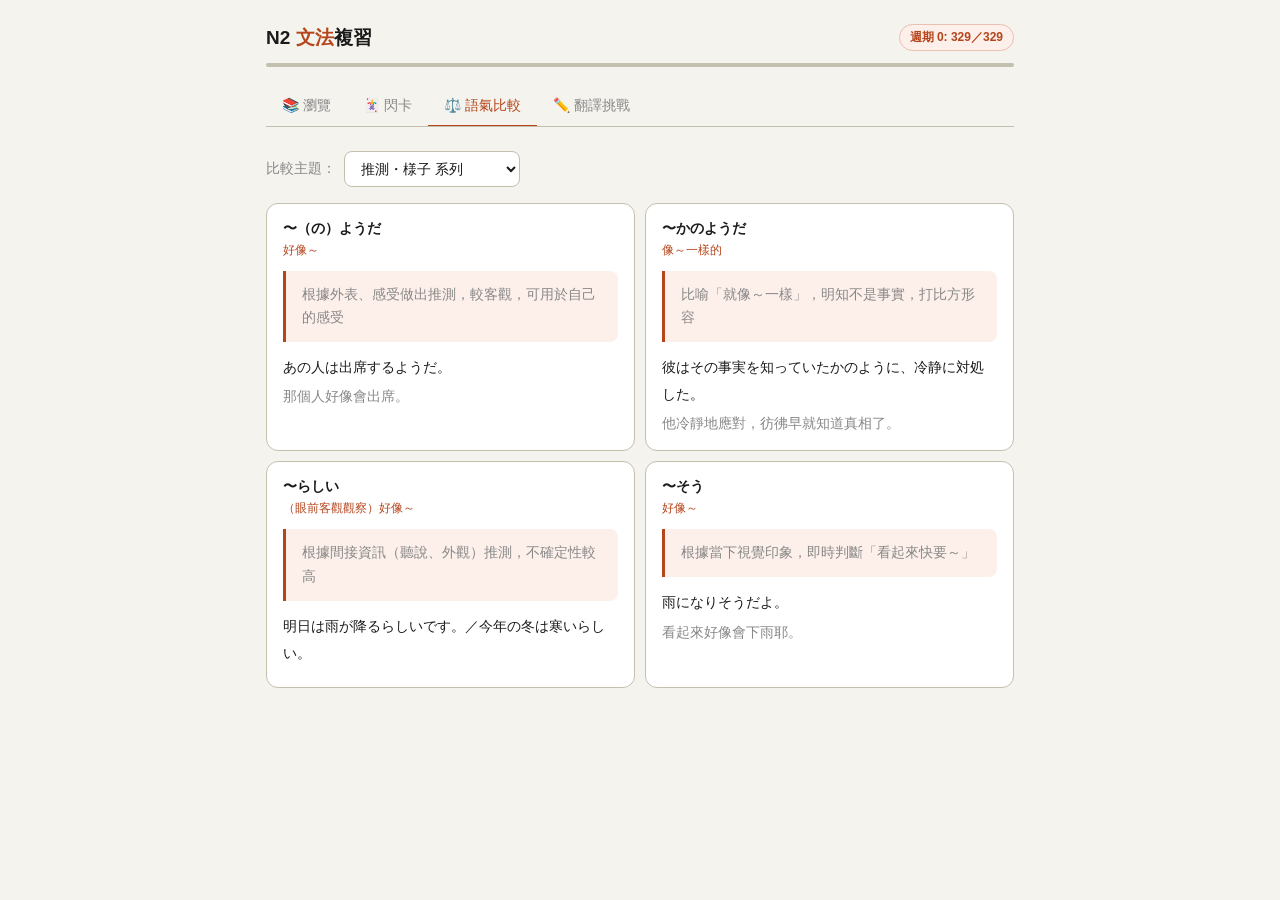
==== docs/compare.html @ 13b5da2e "chore: move public to docs for ghpages" ====
<!doctype html>
<html lang="zh-TW">
  <head>
    <meta charset="UTF-8" />
    <meta name="viewport" content="width=device-width, initial-scale=1.0" />
    <title>JLPT N2 文法複習 - 語氣比較</title>
    <link rel="stylesheet" href="styles.css" />
  </head>
  <body>
    <div id="app"></div>
    <script src="../src/grammar-data.js"></script>
    <script src="../src/compare-pairs.js"></script>
    <script src="../src/shared-state.js"></script>
    <script src="../src/header-nav.js"></script>
    <script>
      let cycles = MemoryState.load();
      let cmpIdx = 0;

      initHeaderNav("compare");
      updateProgress();

      function renderCompare() {
        const tabContent = document.getElementById("tab-content");
        tabContent.innerHTML = `
        <div
          style="
            margin-bottom: 1rem;
            display: flex;
            align-items: center;
            gap: var(--space-md);
            flex-wrap: wrap;
          "
        >
          <span style="font-size: var(--font-sm); color: var(--color-text-secondary); font-weight: 500"
            >比較主題：</span
          >
          <select
            class="select-input"
            id="cmp-sel"
            onchange="
              cmpIdx = parseInt(this.value);
              renderCompareDetail();
            "
          ></select>
        </div>
        <div id="cmp-detail"></div>
      `;
        const sel = document.getElementById("cmp-sel");
        sel.innerHTML = COMPARE_PAIRS.map(
          (p, i) =>
            `<option value="${i}" ${i === cmpIdx ? "selected" : ""}>${p.label}</option>`,
        ).join("");
        renderCompareDetail();
      }

      function renderCompareDetail() {
        const pair = COMPARE_PAIRS[cmpIdx];
        const el = document.getElementById("cmp-detail");
        el.innerHTML = `
    <div class="grid2">
      ${pair.items
        .map((item) => {
          const g = GRAMMAR_DB.find((x) => x.grammar === item.grammar) || {};
          return `<div class="compare-card">
          <div style="font-size:var(--font-sm);font-weight:700;color:var(--color-text-primary);margin-bottom:var(--space-sm)">${esc(item.grammar)}</div>
          <div style="font-size:var(--font-xs);color:var(--color-primary-500);margin-bottom:.5rem">${esc(g.meaning || "")}</div>
          <div class="nuance-box">${esc(item.nuance)}</div>
          ${g.example_jp ? `<div style="margin-top:.75rem"><div class="example-jp" style="font-size:var(--font-sm)">${esc(g.example_jp)}</div>${g.example_zh ? `<div class="example-zh">${esc(g.example_zh)}</div>` : ""}</div>` : ""}
        </div>`;
        })
        .join("")}
    </div>
  `;
      }

      function esc(s) {
        return String(s || "")
          .replace(/&/g, "&amp;")
          .replace(/</g, "&lt;")
          .replace(/>/g, "&gt;")
          .replace(/"/g, "&quot;");
      }

      updateProgress();
      renderCompare();
    </script>
  </body>
</html>
---- docs/styles.css ----
/* Font Size Tokens (TailwindCSS aligned) */
:root {
  /* Font Sizes */
  --font-xs: 12px;
  --font-sm: 14px;
  --font-base: 16px;
  --font-lg: 18px;
  --font-xl: 20px;
  --font-3xl: 30px;

  /* Spacing Tokens */
  --space-sm: 4px;
  --space-md: 8px;
  --space-xl: 16px;
  --space-2xl: 24px;

  /* Colors - Neutral */
  --color-neutral-50: #faf8f4;
  --color-neutral-100: #f5f3ee;
  --color-neutral-200: #eee8de;
  --color-neutral-300: #e8e2d6;
  --color-neutral-400: #ddd8cc;
  --color-neutral-500: #c5bfb0;
  --color-neutral-600: #999;
  --color-neutral-700: #888;
  --color-neutral-800: #555;
  --color-neutral-900: #1a1a1a;

  /* Colors - Primary (Rust/Brown) */
  --color-primary-50: #fdf8f3;
  --color-primary-100: #fdf0eb;
  --color-primary-200: #f5d4c3;
  --color-primary-300: #e8bfb0;
  --color-primary-500: #b5451b;
  --color-primary-600: #9e3a17;

  /* Colors - Success (Green) */
  --color-success-50: #e8f5e9;
  --color-success-200: #c8e6c9;
  --color-success-500: #4caf50;
  --color-success-600: #2e7d32;
  --color-success-700: #1b5e20;

  /* Colors - Error (Red) */
  --color-error-50: #ffebee;
  --color-error-500: #ef5350;
  --color-error-700: #b71c1c;

  /* Colors - Base */
  --color-white: #fff;
  --color-black: #000;

  /* Special colors */
  --color-border: var(--color-neutral-500);
  --color-border-light: var(--color-neutral-200);
  --color-bg-primary: var(--color-white);
  --color-bg-secondary: var(--color-neutral-100);
  --color-text-primary: var(--color-neutral-900);
  --color-text-secondary: var(--color-neutral-700);
  --color-text-muted: var(--color-neutral-600);
}

* {
  box-sizing: border-box;
  margin: 0;
  padding: 0;
}
body {
  font-family: "Noto Sans TC", "Helvetica Neue", Arial, sans-serif;
  background: var(--color-neutral-100);
  color: var(--color-text-primary);
  min-height: 100vh;
}
#app {
  max-width: 780px;
  margin: 0 auto;
  padding: 1.5rem 1rem 4rem;
}
.header {
  display: flex;
  align-items: center;
  justify-content: space-between;
  margin-bottom: 0.75rem;
}
.logo {
  font-size: 19px;
  font-weight: 700;
  color: var(--color-text-primary);
}
.logo span {
  color: var(--color-primary-500);
}
.badge {
  font-size: var(--font-xs);
  background: var(--color-primary-100);
  color: var(--color-primary-500);
  padding: 4px 10px;
  border-radius: 20px;
  border: 1px solid var(--color-primary-300);
  font-weight: 600;
}
.progress-bar {
  height: 4px;
  background: var(--color-neutral-500);
  border-radius: 2px;
  overflow: hidden;
  margin-bottom: 1.25rem;
}
.progress-fill {
  height: 100%;
  background: var(--color-primary-500);
  border-radius: 2px;
  transition: width 0.4s;
}
.tabs {
  display: flex;
  border-bottom: 1.5px solid var(--color-neutral-500);
  margin-bottom: 1.5rem;
  overflow-x: auto;
  gap: 0;
}
.tab {
  padding: 10px 16px;
  font-size: var(--font-sm);
  cursor: pointer;
  border: none;
  background: none;
  color: var(--color-text-secondary);
  border-bottom: 2.5px solid transparent;
  margin-bottom: -1.5px;
  transition: all 0.15s;
  white-space: nowrap;
  font-weight: 500;
  font-family: inherit;
  text-decoration: none;
}
.tab.active {
  color: var(--color-primary-500);
  border-bottom-color: var(--color-primary-500);
}
.tab:hover:not(.active) {
  color: var(--color-neutral-800);
}
.card {
  background: var(--color-bg-primary);
  border: 1px solid var(--color-border);
  border-radius: 12px;
  padding: 1.25rem;
}
.card + .card {
  margin-top: 1rem;
}
.section-label {
  font-size: var(--font-xs);
  text-transform: uppercase;
  color: var(--color-text-muted);
  margin-bottom: 0.5rem;
  font-weight: 600;
}
.grammar-title {
  font-size: var(--font-2xl);
  font-weight: 700;
  color: var(--color-text-primary);
  margin-bottom: 0.4rem;
}
.meaning {
  font-size: var(--font-base);
  color: var(--color-primary-500);
  font-weight: 600;
  margin-bottom: 0.75rem;
}
.example-jp {
  font-size: 15px;
  color: var(--color-text-primary);
  line-height: 1.9;
  margin-bottom: 0.3rem;
}
.example-zh {
  font-size: var(--font-sm);
  color: var(--color-text-secondary);
  line-height: 1.6;
}
.tags {
  display: flex;
  gap: 5px;
  flex-wrap: wrap;
  margin-top: 0.75rem;
}
.tag {
  font-size: var(--font-xs);
  padding: 3px 9px;
  border-radius: 12px;
  background: var(--color-neutral-50);
  color: var(--color-text-secondary);
  border: 1px solid var(--color-border);
}
button {
  cursor: pointer;
  font-family: inherit;
}
.btn {
  padding: 8px 16px;
  border-radius: 8px;
  border: 1px solid var(--color-border);
  background: none;
  font-size: var(--font-sm);
  color: var(--color-text-secondary);
  transition: all 0.15s;
}
.btn:hover {
  background: var(--color-neutral-50);
  color: var(--color-text-primary);
}
.btn-primary {
  background: var(--color-primary-500);
  color: var(--color-white);
  border-color: var(--color-primary-500);
}
.btn-primary:hover {
  background: var(--color-primary-600);
  color: var(--color-white);
}
.btn-sm {
  padding: 5px 12px;
  font-size: var(--font-xs);
}
.btn-ghost {
  border-color: transparent;
  color: var(--color-primary-500);
  padding-left: 0;
}
.btn-ghost:hover {
  background: none;
  text-decoration: underline;
}
.search-wrap {
  position: relative;
  margin-bottom: 0.75rem;
}
.search-box {
  width: 100%;
  padding: 10px 36px 10px 14px;
  border-radius: 8px;
  border: 1px solid var(--color-border);
  background: var(--color-bg-primary);
  color: var(--color-text-primary);
  font-size: var(--font-sm);
  outline: none;
  font-family: inherit;
}
.search-box:focus {
  border-color: var(--color-primary-500);
}
.search-clear {
  position: absolute;
  right: 10px;
  top: 50%;
  transform: translateY(-50%);
  background: none;
  border: none;
  color: var(--color-neutral-500);
  font-size: var(--font-base);
  cursor: pointer;
  padding: 2px 6px;
}
.filter-row {
  display: flex;
  gap: 8px;
  align-items: center;
  margin-bottom: 1rem;
  flex-wrap: wrap;
}
.filter-count {
  font-size: var(--font-xs);
  color: var(--color-text-secondary);
}
.select-sm {
  padding: 5px 10px;
  border-radius: 8px;
  border: 1px solid var(--color-border);
  background: var(--color-bg-primary);
  color: var(--color-text-secondary);
  font-size: var(--font-xs);
  outline: none;
  font-family: inherit;
}
.grammar-list {
  display: flex;
  flex-direction: column;
}
.grammar-item {
  padding: 0.8rem 1rem;
  border-bottom: 1px solid var(--color-border-light);
  cursor: pointer;
  transition: background 0.1s;
  display: flex;
  align-items: center;
  justify-content: space-between;
  gap: 0.5rem;
}
.grammar-item:last-child {
  border-bottom: none;
}
.grammar-item:hover {
  background: var(--color-primary-50);
}
.grammar-item-name {
  font-size: var(--font-sm);
  font-weight: 700;
  color: var(--color-text-primary);
}
.grammar-item-meaning {
  font-size: var(--font-xs);
  color: var(--color-text-secondary);
  margin-top: 2px;
}
.mem-badge {
  font-size: 10px;
  padding: 2px 7px;
  border-radius: 10px;
  background: linear-gradient(135deg, var(--color-success-50) 0%, var(--color-success-200) 100%);
  color: var(--color-success-600);
  border: 1px solid var(--color-success-200);
  font-weight: 600;
  white-space: nowrap;
  flex-shrink: 0;
}
.supplement {
  margin-top: 0.75rem;
  font-size: var(--font-sm);
  color: var(--color-text-secondary);
  padding: 0.75rem 1rem;
  background: var(--color-neutral-50);
  border-radius: 8px;
  border-left: 3px solid var(--color-border);
  line-height: 1.7;
  white-space: pre-wrap;
}
/* flashcard */
.fc-card {
  background: var(--color-bg-primary);
  border: 1px solid var(--color-border);
  border-radius: 12px;
  padding: 2rem;
  margin-bottom: 1rem;
  display: flex;
  flex-direction: column;
  align-items: center;
  text-align: center;
}
.fc-body {
  width: 100%;
  margin-top: 1.25rem;
  position: relative;
}
.fc-answer {
  visibility: hidden;
  opacity: 0;
  pointer-events: none;
  transition: opacity 0.2s ease;
  text-align: left;
}
.fc-answer.open {
  visibility: visible;
  opacity: 1;
  pointer-events: auto;
}
.fc-btn-wrap {
  position: absolute;
  top: 0;
  left: 0;
  right: 0;
  display: flex;
  justify-content: center;
  transition: opacity 0.2s ease;
}
.fc-btn-wrap.hidden {
  opacity: 0;
  pointer-events: none;
}
.fc-divider {
  width: 100%;
  border: none;
  border-top: 1px solid var(--color-border-light);
  margin: 0 0 1.25rem 0;
}
/* grid */
.grid2 {
  display: grid;
  grid-template-columns: 1fr 1fr;
  gap: 10px;
  margin-bottom: 1rem;
}
@media (max-width: 500px) {
  .grid2 {
    grid-template-columns: 1fr;
  }
}
.stat {
  text-align: center;
  padding: 1rem 0.5rem;
  background: var(--color-bg-primary);
  border: 1px solid var(--color-border);
  border-radius: 10px;
}
.stat-num {
  font-size: var(--font-2xl);
  font-weight: 700;
  color: var(--color-text-primary);
}
.stat-label {
  font-size: var(--font-xs);
  color: var(--color-text-secondary);
  margin-top: 3px;
}
/* compare */
.compare-card {
  padding: 1rem;
  border-radius: 12px;
  border: 1px solid var(--color-border);
  background: var(--color-bg-primary);
}
.nuance-box {
  background: var(--color-primary-100);
  border-left: 3px solid var(--color-primary-500);
  padding: 0.75rem 1rem;
  border-radius: 0 8px 8px 0;
  font-size: var(--font-sm);
  color: var(--color-text-secondary);
  line-height: 1.7;
  margin-top: 0.75rem;
}
.select-input {
  padding: 8px 12px;
  border-radius: 8px;
  border: 1px solid var(--color-border);
  background: var(--color-bg-primary);
  color: var(--color-text-primary);
  font-size: var(--font-sm);
  outline: none;
  font-family: inherit;
  max-width: 100%;
}
/* quiz */
.quiz-option {
  display: block;
  width: 100%;
  padding: 12px 16px;
  border-radius: 8px;
  border: 1px solid var(--color-border);
  font-size: var(--font-sm);
  color: var(--color-text-secondary);
  margin-bottom: 8px;
  transition: all 0.15s;
  text-align: left;
  background: var(--color-bg-primary);
  font-family: inherit;
}
.quiz-option:hover:not(:disabled) {
  border-color: var(--color-primary-500);
  color: var(--color-text-primary);
  background: var(--color-primary-100);
}
.quiz-option.correct {
  background: var(--color-success-50);
  border-color: var(--color-success-500);
  color: var(--color-success-700);
  font-weight: 600;
}
.quiz-option.wrong {
  background: var(--color-error-50);
  border-color: var(--color-error-500);
  color: var(--color-error-700);
}
.quiz-option:disabled {
  cursor: default;
}
.result-box {
  background: var(--color-primary-100);
  border-left: 3px solid var(--color-primary-500);
  padding: 0.75rem 1rem;
  border-radius: 0 8px 8px 0;
  font-size: var(--font-sm);
  color: var(--color-text-secondary);
  line-height: 1.7;
  margin-top: 1rem;
}
/* pagination */
.pager {
  display: flex;
  gap: 6px;
  align-items: center;
  justify-content: center;
  margin-top: 1rem;
  flex-wrap: wrap;
}
.pager-btn {
  padding: 5px 10px;
  border-radius: 6px;
  border: 1px solid var(--color-border);
  background: none;
  font-size: var(--font-xs);
  color: var(--color-text-secondary);
  cursor: pointer;
  font-family: inherit;
}
.pager-btn:hover {
  background: var(--color-neutral-50);
}
.pager-btn.active {
  background: var(--color-primary-500);
  color: var(--color-white);
  border-color: var(--color-primary-500);
}
.pager-info {
  font-size: var(--font-xs);
  color: var(--color-text-secondary);
}
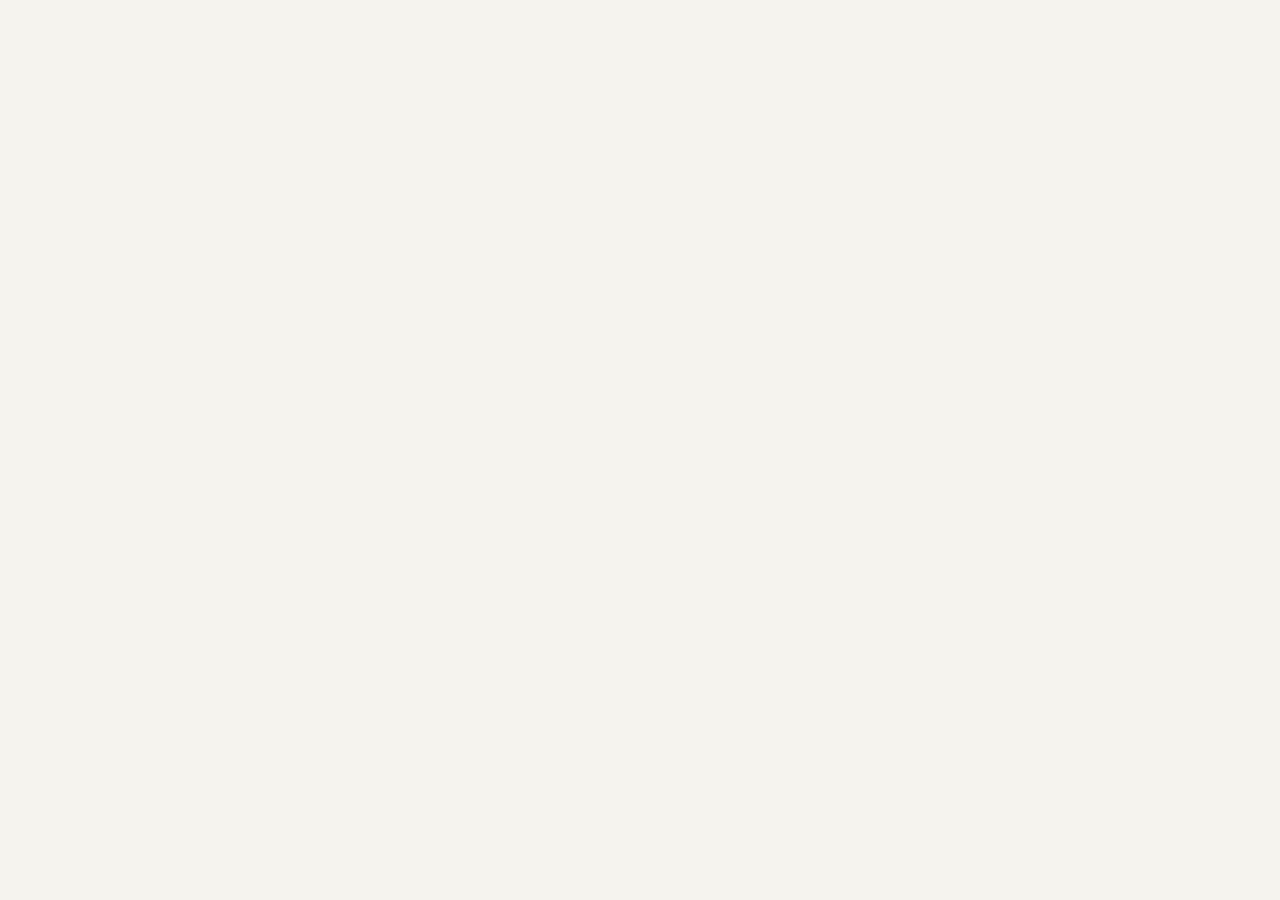
==== commit abd8ae26: "fix: fix incorrect route" ====
--- a/docs/compare.html
+++ b/docs/compare.html
@@ -8,10 +8,10 @@
   </head>
   <body>
     <div id="app"></div>
-    <script src="../src/grammar-data.js"></script>
-    <script src="../src/compare-pairs.js"></script>
-    <script src="../src/shared-state.js"></script>
-    <script src="../src/header-nav.js"></script>
+    <script src="/JLPT-grammar-reviewer/src/grammar-data.js"></script>
+    <script src="/JLPT-grammar-reviewer/src/compare-pairs.js"></script>
+    <script src="/JLPT-grammar-reviewer/src/shared-state.js"></script>
+    <script src="/JLPT-grammar-reviewer/src/header-nav.js"></script>
     <script>
       let cycles = MemoryState.load();
       let cmpIdx = 0;
@@ -65,7 +65,7 @@
           <div style="font-size:var(--font-sm);font-weight:700;color:var(--color-text-primary);margin-bottom:var(--space-sm)">${esc(item.grammar)}</div>
           <div style="font-size:var(--font-xs);color:var(--color-primary-500);margin-bottom:.5rem">${esc(g.meaning || "")}</div>
           <div class="nuance-box">${esc(item.nuance)}</div>
-          ${g.example_jp ? `<div style="margin-top:.75rem"><div class="example-jp" style="font-size:var(--font-sm)">${esc(g.example_jp)}</div>${g.example_zh ? `<div class="example-zh">${esc(g.example_zh)}</div>` : ""}</div>` : ""}
+          ${g.examples[0]?.jp ? `<div style="margin-top:.75rem"><div class="example-jp" style="font-size:var(--font-sm)">${esc(g.examples[0].jp)}</div>${g.examples[0]?.zh ? `<div class="example-zh">${esc(g.examples[0].zh)}</div>` : ""}</div>` : ""}
         </div>`;
         })
         .join("")}
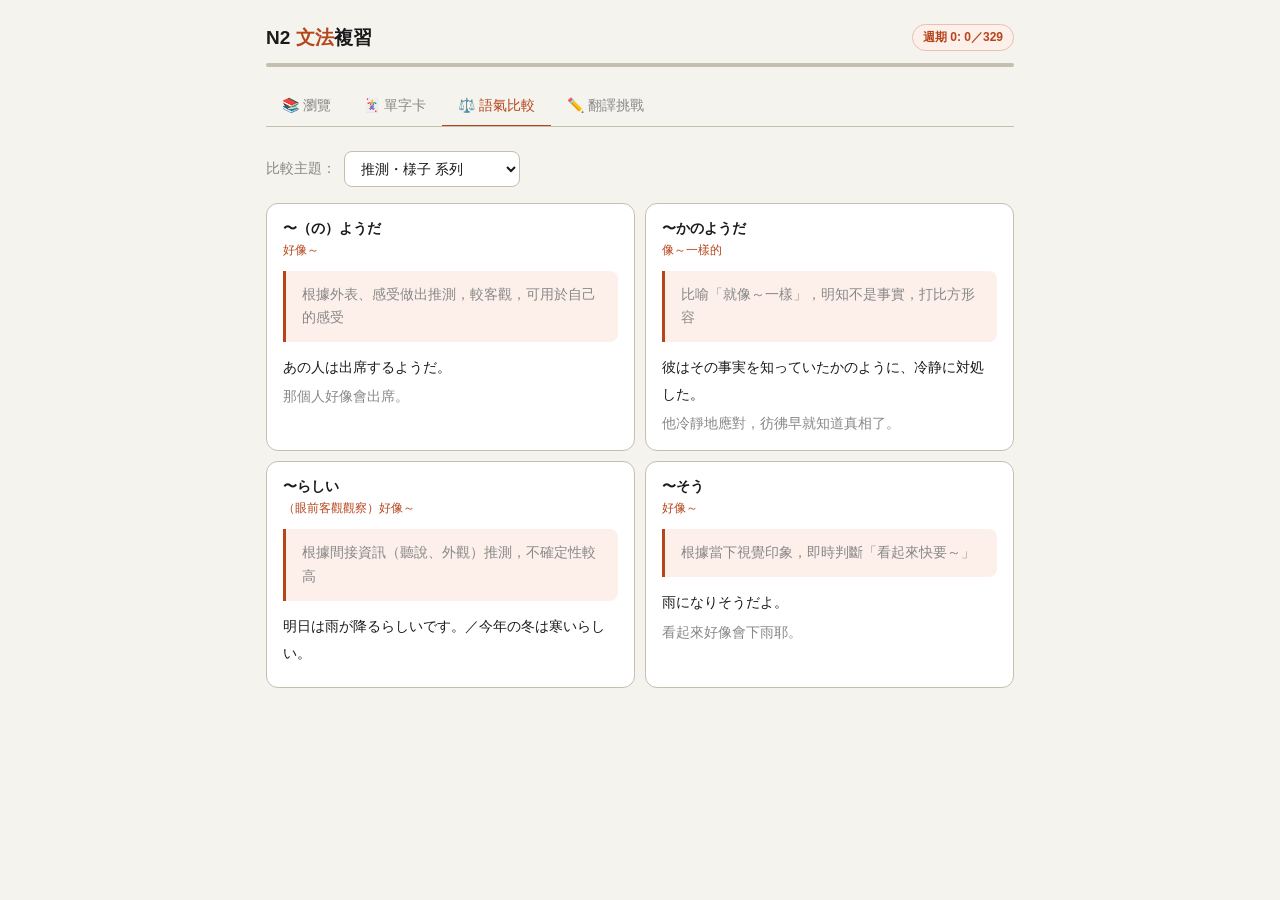
==== commit 3d514800: "chore: remove redundant src folder from root" ====
--- a/docs/compare.html
+++ b/docs/compare.html
@@ -8,10 +8,10 @@
   </head>
   <body>
     <div id="app"></div>
-    <script src="/JLPT-grammar-reviewer/src/grammar-data.js"></script>
-    <script src="/JLPT-grammar-reviewer/src/compare-pairs.js"></script>
-    <script src="/JLPT-grammar-reviewer/src/shared-state.js"></script>
-    <script src="/JLPT-grammar-reviewer/src/header-nav.js"></script>
+    <script src="./src/grammar-data.js"></script>
+    <script src="./src/compare-pairs.js"></script>
+    <script src="./src/shared-state.js"></script>
+    <script src="./src/header-nav.js"></script>
     <script>
       let cycles = MemoryState.load();
       let cmpIdx = 0;
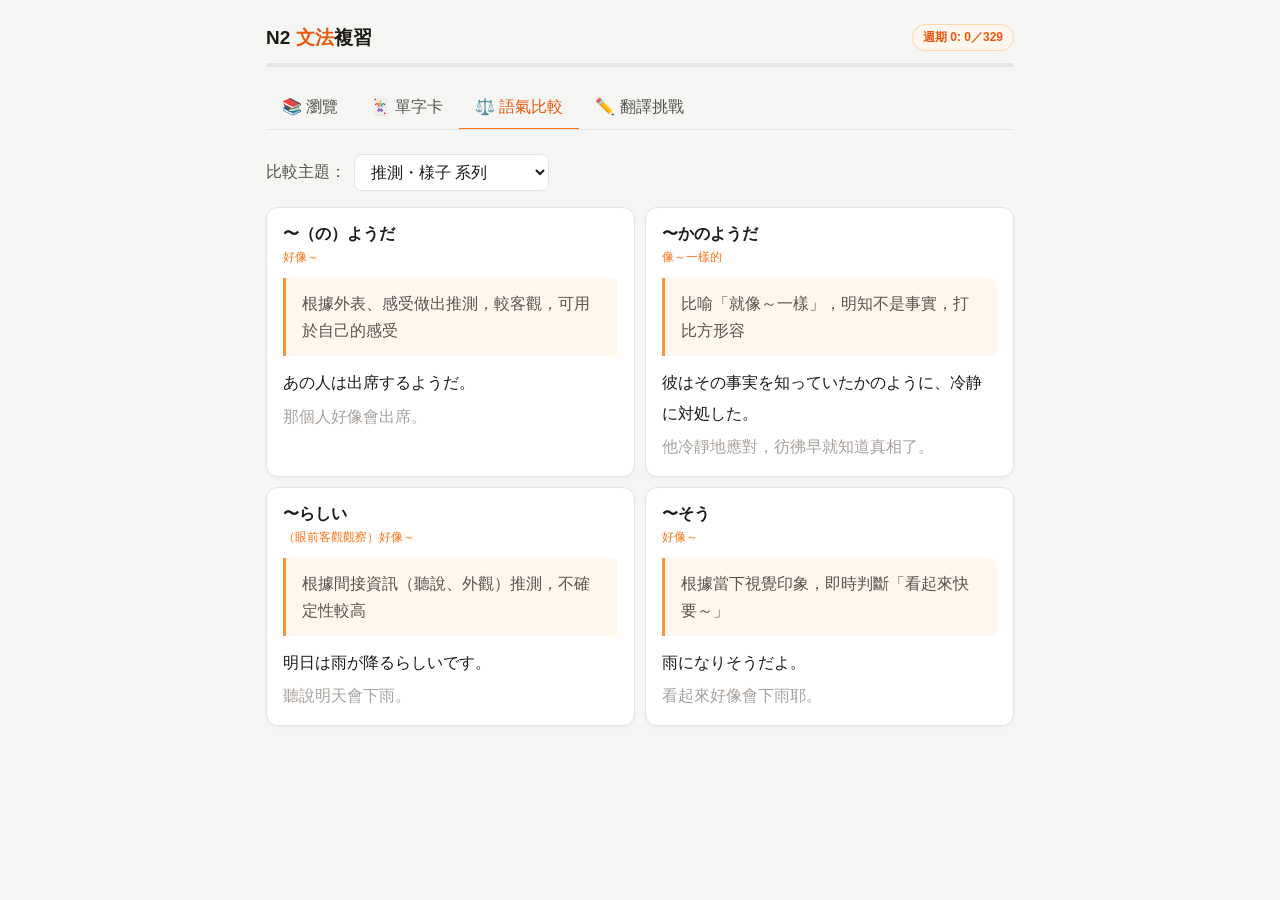
==== commit 6ca83fd8: "fix/fix-layout-issues" ====
--- a/docs/compare.html
+++ b/docs/compare.html
@@ -31,7 +31,7 @@
             flex-wrap: wrap;
           "
         >
-          <span style="font-size: var(--font-sm); color: var(--color-text-secondary); font-weight: 500"
+          <span style="font-size: var(--font-base); color: var(--color-text-secondary); font-weight: 500"
             >比較主題：</span
           >
           <select
@@ -62,10 +62,10 @@
         .map((item) => {
           const g = GRAMMAR_DB.find((x) => x.grammar === item.grammar) || {};
           return `<div class="compare-card">
-          <div style="font-size:var(--font-sm);font-weight:700;color:var(--color-text-primary);margin-bottom:var(--space-sm)">${esc(item.grammar)}</div>
+          <div style="font-size:var(--font-base);font-weight:700;color:var(--color-text-primary);margin-bottom:var(--space-sm)">${esc(item.grammar)}</div>
           <div style="font-size:var(--font-xs);color:var(--color-primary-500);margin-bottom:.5rem">${esc(g.meaning || "")}</div>
           <div class="nuance-box">${esc(item.nuance)}</div>
-          ${g.examples[0]?.jp ? `<div style="margin-top:.75rem"><div class="example-jp" style="font-size:var(--font-sm)">${esc(g.examples[0].jp)}</div>${g.examples[0]?.zh ? `<div class="example-zh">${esc(g.examples[0].zh)}</div>` : ""}</div>` : ""}
+          ${g.examples[0]?.jp ? `<div style="margin-top:.75rem"><div class="example-jp" style="font-size:var(--font-base)">${esc(g.examples[0].jp)}</div>${g.examples[0]?.zh ? `<div class="example-zh">${esc(g.examples[0].zh)}</div>` : ""}</div>` : ""}
         </div>`;
         })
         .join("")}
--- a/docs/styles.css
+++ b/docs/styles.css
@@ -2,9 +2,7 @@
 :root {
   /* Font Sizes */
   --font-xs: 12px;
-  --font-sm: 14px;
   --font-base: 16px;
-  --font-lg: 18px;
   --font-xl: 20px;
   --font-3xl: 30px;
 
@@ -14,50 +12,62 @@
   --space-xl: 16px;
   --space-2xl: 24px;
 
-  /* Colors - Neutral */
-  --color-neutral-50: #faf8f4;
-  --color-neutral-100: #f5f3ee;
-  --color-neutral-200: #eee8de;
-  --color-neutral-300: #e8e2d6;
-  --color-neutral-400: #ddd8cc;
-  --color-neutral-500: #c5bfb0;
-  --color-neutral-600: #999;
-  --color-neutral-700: #888;
-  --color-neutral-800: #555;
-  --color-neutral-900: #1a1a1a;
-
-  /* Colors - Primary (Rust/Brown) */
-  --color-primary-50: #fdf8f3;
-  --color-primary-100: #fdf0eb;
-  --color-primary-200: #f5d4c3;
-  --color-primary-300: #e8bfb0;
-  --color-primary-500: #b5451b;
-  --color-primary-600: #9e3a17;
-
-  /* Colors - Success (Green) */
-  --color-success-50: #e8f5e9;
-  --color-success-200: #c8e6c9;
-  --color-success-500: #4caf50;
-  --color-success-600: #2e7d32;
-  --color-success-700: #1b5e20;
-
-  /* Colors - Error (Red) */
-  --color-error-50: #ffebee;
-  --color-error-500: #ef5350;
-  --color-error-700: #b71c1c;
+  /* Colors - Neutral (Tailwind Stone) */
+  --color-neutral-50: #fafaf9;
+  --color-neutral-100: #f5f5f4;
+  --color-neutral-200: #e7e5e4;
+  --color-neutral-300: #d6d3d1;
+  --color-neutral-400: #a8a29e;
+  --color-neutral-500: #78716c;
+  --color-neutral-600: #57534e;
+  --color-neutral-700: #44403c;
+  --color-neutral-800: #292524;
+  --color-neutral-900: #1c1917;
+
+  /* Colors - Primary (Tailwind Orange) */
+  --color-primary-50: #fff7ed;
+  --color-primary-100: #ffedd5;
+  --color-primary-200: #fed7aa;
+  --color-primary-300: #fdba74;
+  --color-primary-400: #fb923c;
+  --color-primary-500: #f97316;
+  --color-primary-600: #ea580c;
+  --color-primary-700: #c2410c;
+
+  /* Colors - Secondary (Tailwind Teal) */
+  --color-secondary-50: #f0fdfa;
+  --color-secondary-100: #ccfbf1;
+  --color-secondary-200: #99f6e4;
+  --color-secondary-300: #5eead4;
+  --color-secondary-400: #2dd4bf;
+  --color-secondary-500: #14b8a6;
+  --color-secondary-600: #0d9488;
+  --color-secondary-700: #0f766e;
+
+  /* Colors - Success (Tailwind Green) */
+  --color-success-50: #f0fdf4;
+  --color-success-200: #bbf7d0;
+  --color-success-500: #22c55e;
+  --color-success-600: #16a34a;
+  --color-success-700: #15803d;
+
+  /* Colors - Error (Tailwind Red) */
+  --color-error-50: #fef2f2;
+  --color-error-500: #ef4444;
+  --color-error-700: #b91c1c;
 
   /* Colors - Base */
   --color-white: #fff;
   --color-black: #000;
 
   /* Special colors */
-  --color-border: var(--color-neutral-500);
-  --color-border-light: var(--color-neutral-200);
+  --color-border: var(--color-neutral-200);
+  --color-border-light: var(--color-neutral-100);
   --color-bg-primary: var(--color-white);
-  --color-bg-secondary: var(--color-neutral-100);
+  --color-bg-secondary: var(--color-neutral-50);
   --color-text-primary: var(--color-neutral-900);
-  --color-text-secondary: var(--color-neutral-700);
-  --color-text-muted: var(--color-neutral-600);
+  --color-text-secondary: var(--color-neutral-600);
+  --color-text-muted: var(--color-neutral-400);
 }
 
 * {
@@ -88,20 +98,20 @@
   color: var(--color-text-primary);
 }
 .logo span {
-  color: var(--color-primary-500);
+  color: var(--color-primary-600);
 }
 .badge {
   font-size: var(--font-xs);
-  background: var(--color-primary-100);
-  color: var(--color-primary-500);
+  background: var(--color-primary-50);
+  color: var(--color-primary-600);
   padding: 4px 10px;
   border-radius: 20px;
-  border: 1px solid var(--color-primary-300);
+  border: 1px solid var(--color-primary-200);
   font-weight: 600;
 }
 .progress-bar {
   height: 4px;
-  background: var(--color-neutral-500);
+  background: var(--color-neutral-200);
   border-radius: 2px;
   overflow: hidden;
   margin-bottom: 1.25rem;
@@ -114,20 +124,27 @@
 }
 .tabs {
   display: flex;
-  border-bottom: 1.5px solid var(--color-neutral-500);
+  border-bottom: 1px solid var(--color-border);
   margin-bottom: 1.5rem;
   overflow-x: auto;
+  overflow-y: hidden;
+  overscroll-behavior-x: contain;
+  -webkit-overflow-scrolling: touch;
   gap: 0;
+  scrollbar-width: none;
+}
+.tabs::-webkit-scrollbar {
+  display: none;
 }
 .tab {
   padding: 10px 16px;
-  font-size: var(--font-sm);
+  font-size: var(--font-base);
   cursor: pointer;
   border: none;
   background: none;
   color: var(--color-text-secondary);
-  border-bottom: 2.5px solid transparent;
-  margin-bottom: -1.5px;
+  border-bottom: 2px solid transparent;
+  margin-bottom: -1px;
   transition: all 0.15s;
   white-space: nowrap;
   font-weight: 500;
@@ -135,17 +152,18 @@
   text-decoration: none;
 }
 .tab.active {
-  color: var(--color-primary-500);
+  color: var(--color-primary-600);
   border-bottom-color: var(--color-primary-500);
 }
 .tab:hover:not(.active) {
-  color: var(--color-neutral-800);
+  color: var(--color-neutral-700);
 }
 .card {
   background: var(--color-bg-primary);
   border: 1px solid var(--color-border);
   border-radius: 12px;
   padding: 1.25rem;
+  box-shadow: 0 1px 3px rgba(0, 0, 0, 0.04);
 }
 .card + .card {
   margin-top: 1rem;
@@ -156,6 +174,7 @@
   color: var(--color-text-muted);
   margin-bottom: 0.5rem;
   font-weight: 600;
+  letter-spacing: 0.05em;
 }
 .grammar-title {
   font-size: var(--font-2xl);
@@ -165,7 +184,7 @@
 }
 .meaning {
   font-size: var(--font-base);
-  color: var(--color-primary-500);
+  color: var(--color-primary-700);
   font-weight: 600;
   margin-bottom: 0.75rem;
 }
@@ -176,8 +195,8 @@
   margin-bottom: 0.3rem;
 }
 .example-zh {
-  font-size: var(--font-sm);
-  color: var(--color-text-secondary);
+  font-size: var(--font-base);
+  color: var(--color-neutral-400);
   line-height: 1.6;
 }
 .tags {
@@ -190,9 +209,9 @@
   font-size: var(--font-xs);
   padding: 3px 9px;
   border-radius: 12px;
-  background: var(--color-neutral-50);
-  color: var(--color-text-secondary);
-  border: 1px solid var(--color-border);
+  background: var(--color-primary-50);
+  color: var(--color-primary-600);
+  border: 1px solid var(--color-primary-100);
 }
 button {
   cursor: pointer;
@@ -202,23 +221,36 @@
   padding: 8px 16px;
   border-radius: 8px;
   border: 1px solid var(--color-border);
-  background: none;
-  font-size: var(--font-sm);
+  background: var(--color-bg-primary);
+  font-size: var(--font-base);
   color: var(--color-text-secondary);
   transition: all 0.15s;
 }
 .btn:hover {
   background: var(--color-neutral-50);
   color: var(--color-text-primary);
+  border-color: var(--color-neutral-300);
 }
 .btn-primary {
-  background: var(--color-primary-500);
-  color: var(--color-white);
-  border-color: var(--color-primary-500);
-}
-.btn-primary:hover {
   background: var(--color-primary-600);
   color: var(--color-white);
+  border-color: var(--color-primary-600);
+}
+.btn-primary:hover {
+  background: var(--color-primary-700);
+  color: var(--color-white);
+  border-color: var(--color-primary-700);
+}
+.btn-secondary {
+  background: var(--color-secondary-500);
+  color: var(--color-white);
+  border-color: var(--color-secondary-500);
+  text-decoration: none;
+}
+.btn-secondary:hover {
+  background: var(--color-secondary-600);
+  color: var(--color-white);
+  border-color: var(--color-secondary-600);
 }
 .btn-sm {
   padding: 5px 12px;
@@ -226,7 +258,8 @@
 }
 .btn-ghost {
   border-color: transparent;
-  color: var(--color-primary-500);
+  background: none;
+  color: var(--color-primary-600);
   padding-left: 0;
 }
 .btn-ghost:hover {
@@ -244,12 +277,14 @@
   border: 1px solid var(--color-border);
   background: var(--color-bg-primary);
   color: var(--color-text-primary);
-  font-size: var(--font-sm);
+  font-size: var(--font-base);
   outline: none;
   font-family: inherit;
+  box-shadow: 0 1px 2px rgba(0, 0, 0, 0.04);
 }
 .search-box:focus {
-  border-color: var(--color-primary-500);
+  border-color: var(--color-primary-400);
+  box-shadow: 0 0 0 3px var(--color-primary-100);
 }
 .search-clear {
   position: absolute;
@@ -258,7 +293,7 @@
   transform: translateY(-50%);
   background: none;
   border: none;
-  color: var(--color-neutral-500);
+  color: var(--color-neutral-400);
   font-size: var(--font-base);
   cursor: pointer;
   padding: 2px 6px;
@@ -305,7 +340,7 @@
   background: var(--color-primary-50);
 }
 .grammar-item-name {
-  font-size: var(--font-sm);
+  font-size: var(--font-base);
   font-weight: 700;
   color: var(--color-text-primary);
 }
@@ -318,7 +353,11 @@
   font-size: 10px;
   padding: 2px 7px;
   border-radius: 10px;
-  background: linear-gradient(135deg, var(--color-success-50) 0%, var(--color-success-200) 100%);
+  background: linear-gradient(
+    135deg,
+    var(--color-success-50) 0%,
+    var(--color-success-200) 100%
+  );
   color: var(--color-success-600);
   border: 1px solid var(--color-success-200);
   font-weight: 600;
@@ -327,12 +366,11 @@
 }
 .supplement {
   margin-top: 0.75rem;
-  font-size: var(--font-sm);
-  color: var(--color-text-secondary);
+  font-size: var(--font-xs);
+  color: var(--color-primary-500);
   padding: 0.75rem 1rem;
-  background: var(--color-neutral-50);
+  background: var(--color-primary-50);
   border-radius: 8px;
-  border-left: 3px solid var(--color-border);
   line-height: 1.7;
   white-space: pre-wrap;
 }
@@ -347,6 +385,7 @@
   flex-direction: column;
   align-items: center;
   text-align: center;
+  box-shadow: 0 1px 3px rgba(0, 0, 0, 0.04);
 }
 .fc-body {
   width: 100%;
@@ -402,6 +441,7 @@
   background: var(--color-bg-primary);
   border: 1px solid var(--color-border);
   border-radius: 10px;
+  box-shadow: 0 1px 3px rgba(0, 0, 0, 0.04);
 }
 .stat-num {
   font-size: var(--font-2xl);
@@ -419,13 +459,14 @@
   border-radius: 12px;
   border: 1px solid var(--color-border);
   background: var(--color-bg-primary);
+  box-shadow: 0 1px 3px rgba(0, 0, 0, 0.04);
 }
 .nuance-box {
-  background: var(--color-primary-100);
-  border-left: 3px solid var(--color-primary-500);
+  background: var(--color-primary-50);
+  border-left: 3px solid var(--color-primary-400);
   padding: 0.75rem 1rem;
   border-radius: 0 8px 8px 0;
-  font-size: var(--font-sm);
+  font-size: var(--font-base);
   color: var(--color-text-secondary);
   line-height: 1.7;
   margin-top: 0.75rem;
@@ -436,7 +477,7 @@
   border: 1px solid var(--color-border);
   background: var(--color-bg-primary);
   color: var(--color-text-primary);
-  font-size: var(--font-sm);
+  font-size: var(--font-base);
   outline: none;
   font-family: inherit;
   max-width: 100%;
@@ -448,7 +489,7 @@
   padding: 12px 16px;
   border-radius: 8px;
   border: 1px solid var(--color-border);
-  font-size: var(--font-sm);
+  font-size: var(--font-base);
   color: var(--color-text-secondary);
   margin-bottom: 8px;
   transition: all 0.15s;
@@ -457,9 +498,9 @@
   font-family: inherit;
 }
 .quiz-option:hover:not(:disabled) {
-  border-color: var(--color-primary-500);
-  color: var(--color-text-primary);
-  background: var(--color-primary-100);
+  border-color: var(--color-primary-300);
+  color: var(--color-text-primary);
+  background: var(--color-primary-50);
 }
 .quiz-option.correct {
   background: var(--color-success-50);
@@ -476,11 +517,11 @@
   cursor: default;
 }
 .result-box {
-  background: var(--color-primary-100);
-  border-left: 3px solid var(--color-primary-500);
+  background: var(--color-primary-50);
+  border-left: 3px solid var(--color-primary-400);
   padding: 0.75rem 1rem;
   border-radius: 0 8px 8px 0;
-  font-size: var(--font-sm);
+  font-size: var(--font-base);
   color: var(--color-text-secondary);
   line-height: 1.7;
   margin-top: 1rem;
@@ -498,7 +539,7 @@
   padding: 5px 10px;
   border-radius: 6px;
   border: 1px solid var(--color-border);
-  background: none;
+  background: var(--color-bg-primary);
   font-size: var(--font-xs);
   color: var(--color-text-secondary);
   cursor: pointer;
@@ -506,11 +547,12 @@
 }
 .pager-btn:hover {
   background: var(--color-neutral-50);
+  border-color: var(--color-neutral-300);
 }
 .pager-btn.active {
-  background: var(--color-primary-500);
+  background: var(--color-primary-600);
   color: var(--color-white);
-  border-color: var(--color-primary-500);
+  border-color: var(--color-primary-600);
 }
 .pager-info {
   font-size: var(--font-xs);
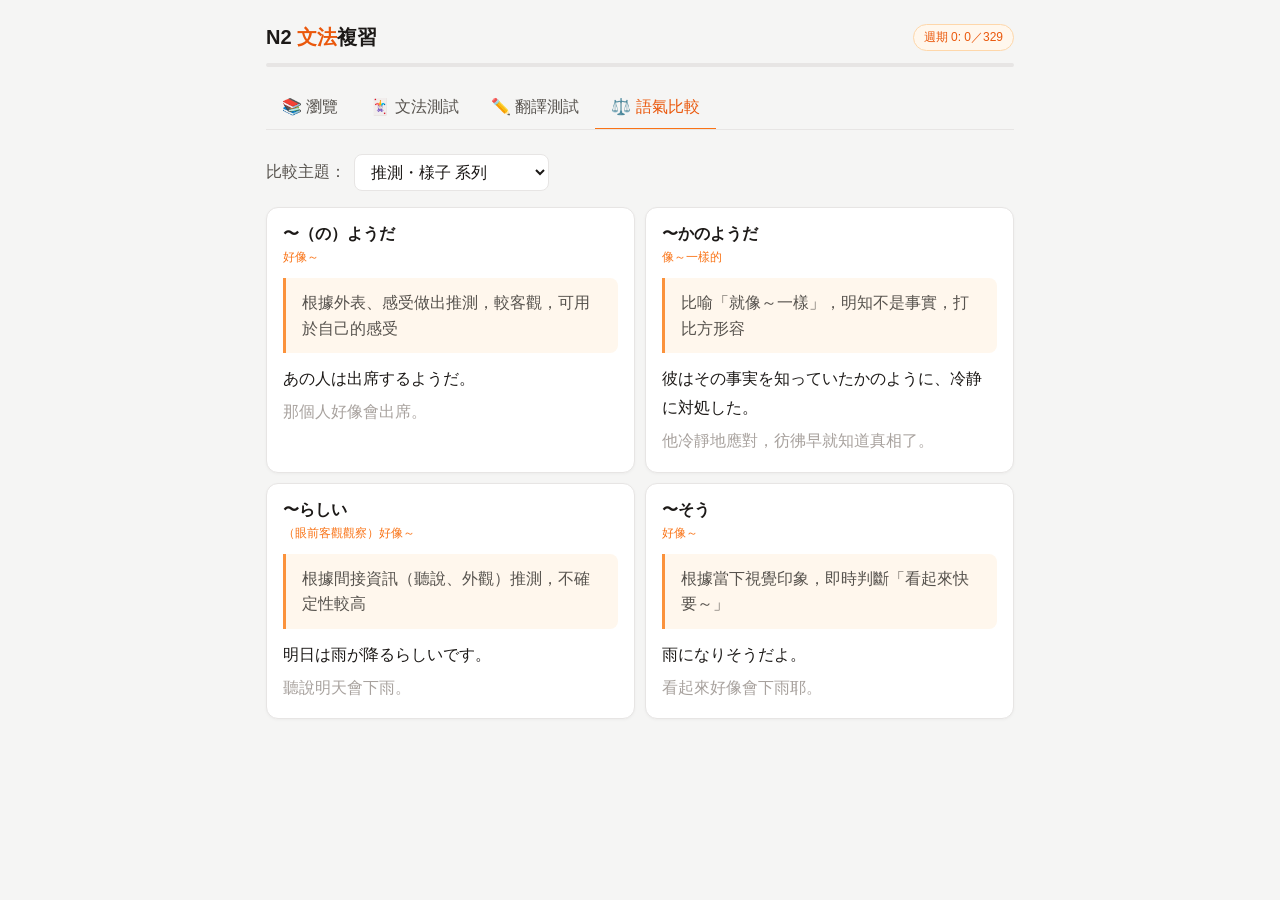
==== commit c7a38d43: "fix: add similar grammar" ====
--- a/docs/compare.html
+++ b/docs/compare.html
@@ -57,15 +57,19 @@
         const pair = COMPARE_PAIRS[cmpIdx];
         const el = document.getElementById("cmp-detail");
         el.innerHTML = `
+    ${pair.url ? `<a href="${pair.url}" target="_blank" rel="noopener noreferrer" class="btn btn-secondary" style="display:block;width:100%;text-align:center;margin-bottom:var(--space-md);box-sizing:border-box;text-decoration:none">📖 參考資料</a>` : ""}
     <div class="grid2">
       ${pair.items
         .map((item) => {
-          const g = GRAMMAR_DB.find((x) => x.grammar === item.grammar) || {};
+          const g = item.id
+            ? (GRAMMAR_DB.find((x) => x.id === item.id) || {})
+            : {};
+          const label = g.grammar || item.grammar || "";
           return `<div class="compare-card">
-          <div style="font-size:var(--font-base);font-weight:700;color:var(--color-text-primary);margin-bottom:var(--space-sm)">${esc(item.grammar)}</div>
+          <div style="font-size:var(--font-base);font-weight:700;color:var(--color-text-primary);margin-bottom:var(--space-sm)">${esc(label)}</div>
           <div style="font-size:var(--font-xs);color:var(--color-primary-500);margin-bottom:.5rem">${esc(g.meaning || "")}</div>
           <div class="nuance-box">${esc(item.nuance)}</div>
-          ${g.examples[0]?.jp ? `<div style="margin-top:.75rem"><div class="example-jp" style="font-size:var(--font-base)">${esc(g.examples[0].jp)}</div>${g.examples[0]?.zh ? `<div class="example-zh">${esc(g.examples[0].zh)}</div>` : ""}</div>` : ""}
+          ${g.examples && g.examples[0]?.jp ? `<div style="margin-top:.75rem"><div class="example-jp" style="font-size:var(--font-base)">${esc(g.examples[0].jp)}</div>${g.examples[0]?.zh ? `<div class="example-zh">${esc(g.examples[0].zh)}</div>` : ""}</div>` : ""}
         </div>`;
         })
         .join("")}
--- a/docs/styles.css
+++ b/docs/styles.css
@@ -5,6 +5,10 @@
   --font-base: 16px;
   --font-xl: 20px;
   --font-3xl: 30px;
+
+  /* Line Height Tokens */
+  --line-height-normal: 1.6;
+  --line-height-relaxed: 1.8;
 
   /* Spacing Tokens */
   --space-sm: 4px;
@@ -93,7 +97,7 @@
   margin-bottom: 0.75rem;
 }
 .logo {
-  font-size: 19px;
+  font-size: var(--font-xl);
   font-weight: 700;
   color: var(--color-text-primary);
 }
@@ -107,7 +111,6 @@
   padding: 4px 10px;
   border-radius: 20px;
   border: 1px solid var(--color-primary-200);
-  font-weight: 600;
 }
 .progress-bar {
   height: 4px;
@@ -173,8 +176,7 @@
   text-transform: uppercase;
   color: var(--color-text-muted);
   margin-bottom: 0.5rem;
-  font-weight: 600;
-  letter-spacing: 0.05em;
+  letter-spacing: 0;
 }
 .grammar-title {
   font-size: var(--font-2xl);
@@ -184,20 +186,20 @@
 }
 .meaning {
   font-size: var(--font-base);
-  color: var(--color-primary-700);
+  color: var(--color-neutral-700);
   font-weight: 600;
   margin-bottom: 0.75rem;
 }
 .example-jp {
-  font-size: 15px;
-  color: var(--color-text-primary);
-  line-height: 1.9;
-  margin-bottom: 0.3rem;
+  font-size: var(--font-base);
+  color: var(--color-text-primary);
+  line-height: var(--line-height-relaxed);
+  margin-bottom: var(--space-sm);
 }
 .example-zh {
   font-size: var(--font-base);
   color: var(--color-neutral-400);
-  line-height: 1.6;
+  line-height: var(--line-height-relaxed);
 }
 .tags {
   display: flex;
@@ -263,8 +265,9 @@
   padding-left: 0;
 }
 .btn-ghost:hover {
+  border-color: transparent;
   background: none;
-  text-decoration: underline;
+  color: var(--color-primary-700);
 }
 .search-wrap {
   position: relative;
@@ -319,6 +322,33 @@
   outline: none;
   font-family: inherit;
 }
+.sort-tabs {
+  display: flex;
+  background: var(--color-neutral-200);
+  border-radius: 9px;
+  padding: 2px;
+  gap: 2px;
+}
+.sort-tab {
+  flex: 1;
+  padding: 5px 10px;
+  border: none;
+  background: transparent;
+  border-radius: 7px;
+  font-size: var(--font-xs);
+  color: var(--color-text-secondary);
+  transition:
+    background 0.15s,
+    color 0.15s,
+    box-shadow 0.15s;
+  white-space: nowrap;
+  font-family: inherit;
+}
+.sort-tab.active {
+  background: var(--color-white);
+  color: var(--color-text-primary);
+  box-shadow: 0 1px 3px rgba(0, 0, 0, 0.12);
+}
 .grammar-list {
   display: flex;
   flex-direction: column;
@@ -349,8 +379,8 @@
   color: var(--color-text-secondary);
   margin-top: 2px;
 }
-.mem-badge {
-  font-size: 10px;
+.cycle-badge {
+  font-size: var(--font-xs);
   padding: 2px 7px;
   border-radius: 10px;
   background: linear-gradient(
@@ -360,22 +390,20 @@
   );
   color: var(--color-success-600);
   border: 1px solid var(--color-success-200);
-  font-weight: 600;
   white-space: nowrap;
   flex-shrink: 0;
 }
 .supplement {
-  margin-top: 0.75rem;
+  margin-top: var(--space-xl);
+  padding-top: var(--space-xl);
+  border-top: 1px solid var(--color-border);
   font-size: var(--font-xs);
   color: var(--color-primary-500);
-  padding: 0.75rem 1rem;
-  background: var(--color-primary-50);
-  border-radius: 8px;
-  line-height: 1.7;
+  line-height: var(--line-height-normal);
   white-space: pre-wrap;
 }
-/* flashcard */
-.fc-card {
+/* question card */
+.question-card {
   background: var(--color-bg-primary);
   border: 1px solid var(--color-border);
   border-radius: 12px;
@@ -387,43 +415,51 @@
   text-align: center;
   box-shadow: 0 1px 3px rgba(0, 0, 0, 0.04);
 }
-.fc-body {
+.question-card .tags {
+  justify-content: center;
+}
+.question-grammar {
+  font-size: var(--font-3xl);
+  font-weight: 700;
+  color: var(--color-text-primary);
+  margin: 1rem 0;
+}
+.question-options {
   width: 100%;
-  margin-top: 1.25rem;
-  position: relative;
-}
-.fc-answer {
-  visibility: hidden;
-  opacity: 0;
-  pointer-events: none;
-  transition: opacity 0.2s ease;
+  margin-top: 1.5rem;
+}
+/* answer feedback */
+.answer-feedback {
+  margin-top: 1rem;
   text-align: left;
 }
-.fc-answer.open {
-  visibility: visible;
-  opacity: 1;
-  pointer-events: auto;
-}
-.fc-btn-wrap {
-  position: absolute;
-  top: 0;
-  left: 0;
-  right: 0;
-  display: flex;
-  justify-content: center;
-  transition: opacity 0.2s ease;
-}
-.fc-btn-wrap.hidden {
-  opacity: 0;
-  pointer-events: none;
-}
-.fc-divider {
-  width: 100%;
-  border: none;
-  border-top: 1px solid var(--color-border-light);
-  margin: 0 0 1.25rem 0;
-}
-/* grid */
+.answer-bar {
+  display: flex;
+  align-items: center;
+  justify-content: space-between;
+  padding: 0.625rem 0.75rem;
+  margin-bottom: 0.75rem;
+}
+.answer-bar .btn {
+  flex-shrink: 0;
+  margin-left: 1rem;
+}
+.answer-result-text {
+  font-size: var(--font-base);
+  font-weight: 700;
+}
+.answer-detail {
+  border-radius: 12px;
+  border: 1px solid var(--color-border);
+  background: var(--color-neutral-50);
+  padding: 0.625rem 0.75rem 2rem;
+}
+.detail-grammar {
+  font-size: var(--font-base);
+  color: var(--color-neutral-700);
+  font-weight: 600;
+  margin-bottom: var(--space-xs);
+} /* grid */
 .grid2 {
   display: grid;
   grid-template-columns: 1fr 1fr;
@@ -434,6 +470,22 @@
   .grid2 {
     grid-template-columns: 1fr;
   }
+  .question-card {
+    padding: 1rem 0.875rem;
+  }
+  .answer-option {
+    padding: 8px 12px;
+    margin-bottom: 6px;
+  }
+  .answer-detail {
+    padding: 1rem 1rem 1.25rem;
+  }
+  .answer-bar {
+    padding: 0.5rem 0;
+  }
+  .card {
+    padding: 0.875rem;
+  }
 }
 .stat {
   text-align: center;
@@ -468,7 +520,7 @@
   border-radius: 0 8px 8px 0;
   font-size: var(--font-base);
   color: var(--color-text-secondary);
-  line-height: 1.7;
+  line-height: var(--line-height-normal);
   margin-top: 0.75rem;
 }
 .select-input {
@@ -482,8 +534,8 @@
   font-family: inherit;
   max-width: 100%;
 }
-/* quiz */
-.quiz-option {
+/* answer options */
+.answer-option {
   display: block;
   width: 100%;
   padding: 12px 16px;
@@ -497,34 +549,76 @@
   background: var(--color-bg-primary);
   font-family: inherit;
 }
-.quiz-option:hover:not(:disabled) {
+.answer-option:hover:not(:disabled) {
   border-color: var(--color-primary-300);
   color: var(--color-text-primary);
   background: var(--color-primary-50);
 }
-.quiz-option.correct {
+.answer-option.correct {
   background: var(--color-success-50);
   border-color: var(--color-success-500);
   color: var(--color-success-700);
   font-weight: 600;
 }
-.quiz-option.wrong {
+.answer-option.wrong {
   background: var(--color-error-50);
   border-color: var(--color-error-500);
   color: var(--color-error-700);
 }
-.quiz-option:disabled {
-  cursor: default;
-}
-.result-box {
-  background: var(--color-primary-50);
-  border-left: 3px solid var(--color-primary-400);
-  padding: 0.75rem 1rem;
-  border-radius: 0 8px 8px 0;
-  font-size: var(--font-base);
-  color: var(--color-text-secondary);
-  line-height: 1.7;
-  margin-top: 1rem;
+.answer-option.viewing {
+  outline: 2px solid var(--color-neutral-700);
+  outline-offset: 2px;
+}
+/* session */
+.result-badge {
+  font-size: var(--font-xs);
+  padding: 2px 7px;
+  border-radius: 10px;
+  white-space: nowrap;
+  flex-shrink: 0;
+}
+.result-badge.correct {
+  background: var(--color-success-50);
+  color: var(--color-success-600);
+  border: 1px solid var(--color-success-200);
+}
+.result-badge.wrong {
+  background: var(--color-error-50);
+  color: var(--color-error-700);
+  border: 1px solid var(--color-error-500);
+}
+.start-card {
+  text-align: center;
+  padding: 2.5rem 1.5rem;
+}
+.start-title {
+  font-size: var(--font-xl);
+  font-weight: 700;
+  color: var(--color-text-primary);
+  margin-bottom: 0.5rem;
+}
+.start-description {
+  font-size: var(--font-base);
+  color: var(--color-text-secondary);
+  margin-bottom: 1.5rem;
+  line-height: var(--line-height-relaxed);
+}
+.session-header {
+  display: flex;
+  justify-content: space-between;
+  align-items: center;
+  margin-bottom: 1rem;
+  font-size: var(--font-base);
+  color: var(--color-text-secondary);
+}
+.question-prompt {
+  color: var(--color-text-primary);
+  line-height: var(--line-height-relaxed);
+  margin: 0.75rem 0 1rem;
+}
+.question-prompt.jp {
+  font-size: var(--font-xl);
+  font-weight: 700;
 }
 /* pagination */
 .pager {
